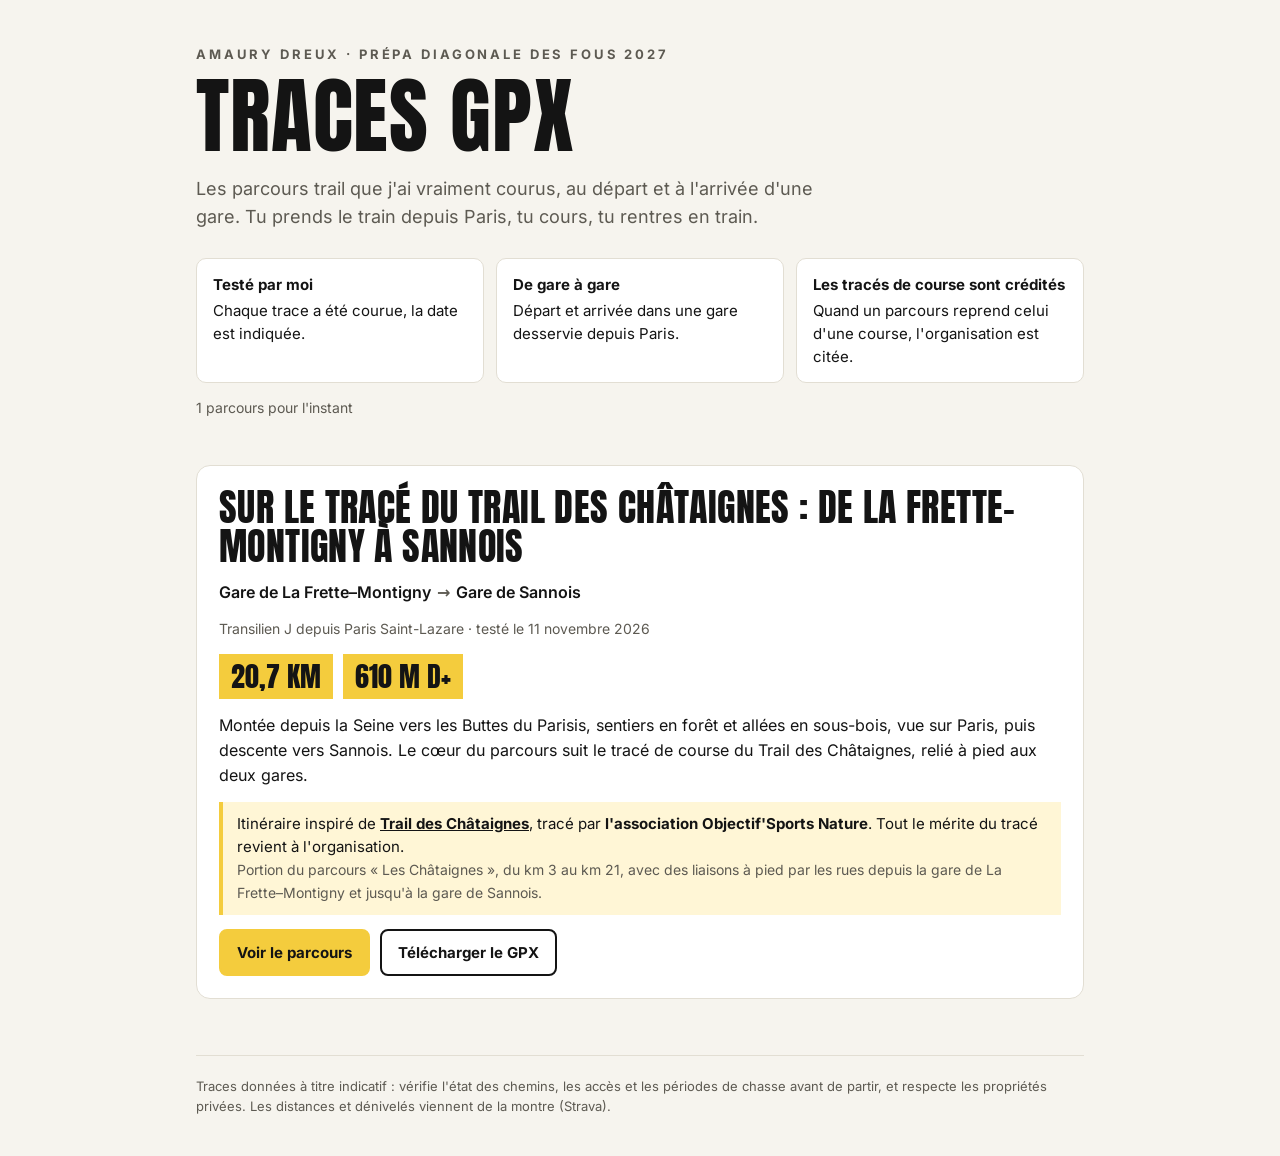
==== index.html @ 1cb0955e "Bibliothèque de traces GPX : premier parcours, sur le tracé du Trail des Châtaignes (La Frette–Monti" ====
<!doctype html>
<html lang="fr">
<head>
  <meta charset="utf-8">
  <meta name="viewport" content="width=device-width, initial-scale=1">
  <title>Traces GPX · trail au départ des gares</title>
  <meta name="description" content="Parcours trail réellement courus, au départ et à l'arrivée d'une gare, accessibles en train depuis Paris. Traces GPX à télécharger.">
  <link rel="stylesheet" href="assets/style.css">
</head>
<body>
  <div class="wrap">
    <header class="site">
      <div class="kicker">Amaury Dreux · prépa Diagonale des Fous 2027</div>
      <h1>Traces GPX</h1>
      <p class="lead">Les parcours trail que j'ai vraiment courus, au départ et à l'arrivée d'une gare. Tu prends le train depuis Paris, tu cours, tu rentres en train.</p>
      <ul class="rules">
        <li><b>Testé par moi</b>Chaque trace a été courue, la date est indiquée.</li>
        <li><b>De gare à gare</b>Départ et arrivée dans une gare desservie depuis Paris.</li>
        <li><b>Les tracés de course sont crédités</b>Quand un parcours reprend celui d'une course, l'organisation est citée.</li>
      </ul>
      <p class="meta" id="count"></p>
    </header>

    <main id="list" class="list" aria-live="polite"></main>

    <footer class="site">
      Traces données à titre indicatif : vérifie l'état des chemins, les accès et les périodes de chasse avant de partir, et respecte les propriétés privées.
      Les distances et dénivelés viennent de la montre (Strava).
    </footer>
  </div>
  <script src="assets/app.js"></script>
  <script>renderIndex();</script>
</body>
</html>
---- assets/style.css ----
/* Polices hébergées ici (licence SIL OFL) : Anton pour les titres, Inter pour le texte */
@font-face { font-family: "Anton"; src: url("fonts/anton-latin-400-normal.woff2") format("woff2"); font-weight: 400; font-display: swap; unicode-range: U+0000-00FF, U+0131, U+0152-0153, U+02BB-02BC, U+02C6, U+02DA, U+02DC, U+2000-206F, U+20AC, U+2122, U+2191, U+2193, U+2212, U+2215, U+FEFF, U+FFFD; }
@font-face { font-family: "Anton"; src: url("fonts/anton-latin-ext-400-normal.woff2") format("woff2"); font-weight: 400; font-display: swap; unicode-range: U+0100-02AF, U+0304, U+0308, U+0329, U+1E00-1E9F, U+1EF2-1EFF, U+2020, U+20A0-20AB, U+20AD-20C0, U+2113, U+2C60-2C7F, U+A720-A7FF; }
@font-face { font-family: "Inter"; src: url("fonts/inter-latin-400-normal.woff2") format("woff2"); font-weight: 400; font-display: swap; }
@font-face { font-family: "Inter"; src: url("fonts/inter-latin-600-normal.woff2") format("woff2"); font-weight: 600; font-display: swap; }
@font-face { font-family: "Inter"; src: url("fonts/inter-latin-700-normal.woff2") format("woff2"); font-weight: 700; font-display: swap; }

:root {
  --bg: #f6f4ee;
  --card: #ffffff;
  --ink: #141414;
  --muted: #5d5a52;
  --line: #e2ded3;
  --yellow: #f4cc3d;
  --credit-bg: #fff6d6;
}
@media (prefers-color-scheme: dark) {
  :root:not([data-theme="light"]) {
    --bg: #121212;
    --card: #1c1c1c;
    --ink: #f3f1ea;
    --muted: #b3afa4;
    --line: #2e2e2e;
    --credit-bg: #2b2611;
  }
}
:root[data-theme="dark"] {
  --bg: #121212;
  --card: #1c1c1c;
  --ink: #f3f1ea;
  --muted: #b3afa4;
  --line: #2e2e2e;
  --credit-bg: #2b2611;
}

* { box-sizing: border-box; }
html, body { margin: 0; }
body {
  background: var(--bg);
  color: var(--ink);
  font: 16px/1.55 "Inter", system-ui, -apple-system, sans-serif;
}
a { color: inherit; }
.wrap { max-width: 920px; margin: 0 auto; padding: 0 16px; }

header.site { padding: 48px 0 24px; }
.kicker {
  font: 700 13px/1 "Inter", sans-serif;
  letter-spacing: 0.22em;
  text-transform: uppercase;
  color: var(--muted);
}
h1, h2, .big {
  font-family: "Anton", "Impact", sans-serif;
  font-weight: 400;
  text-transform: uppercase;
  letter-spacing: 0.01em;
  line-height: 1.02;
  margin: 0;
}
h1 { font-size: clamp(44px, 9vw, 84px); margin-top: 12px; }
h2 { font-size: clamp(26px, 5vw, 38px); }
.lead { font-size: 18px; max-width: 640px; color: var(--muted); margin: 16px 0 0; }

.rules {
  display: grid;
  grid-template-columns: repeat(auto-fit, minmax(220px, 1fr));
  gap: 12px;
  margin: 28px 0 8px;
  padding: 0;
  list-style: none;
}
.rules li {
  background: var(--card);
  border: 1px solid var(--line);
  border-radius: 10px;
  padding: 14px 16px;
  font-size: 15px;
}
.rules b { display: block; font-size: 15px; margin-bottom: 2px; }

.list { display: grid; gap: 16px; margin: 8px 0 56px; }
.card {
  background: var(--card);
  border: 1px solid var(--line);
  border-radius: 14px;
  padding: 22px;
  display: grid;
  gap: 14px;
}
.card h2 a { text-decoration: none; }
.card h2 a:hover { text-decoration: underline; text-decoration-thickness: 3px; text-decoration-color: var(--yellow); }
.route-line { font-weight: 600; }
.route-line .arrow { color: var(--muted); margin: 0 6px; }
.meta { color: var(--muted); font-size: 14px; }

.stats { display: flex; flex-wrap: wrap; gap: 10px; align-items: center; }
.box {
  background: var(--yellow);
  color: #141414;
  font-family: "Anton", "Impact", sans-serif;
  font-size: 28px;
  line-height: 1;
  padding: 8px 12px 9px;
  text-transform: uppercase;
}
.badge {
  display: inline-block;
  font-size: 13px;
  font-weight: 600;
  border: 1px solid var(--line);
  border-radius: 999px;
  padding: 4px 10px;
}
.credit {
  background: var(--credit-bg);
  border-left: 4px solid var(--yellow);
  padding: 10px 14px;
  font-size: 15px;
}

.actions { display: flex; flex-wrap: wrap; gap: 10px; }
.btn {
  display: inline-block;
  font-weight: 700;
  font-size: 15px;
  text-decoration: none;
  padding: 10px 16px;
  border-radius: 8px;
  border: 2px solid var(--ink);
}
.btn.primary { background: var(--yellow); color: #141414; border-color: var(--yellow); }

#map {
  height: 460px;
  border-radius: 14px;
  border: 1px solid var(--line);
  margin: 24px 0 12px;
}
.profile { background: var(--card); border: 1px solid var(--line); border-radius: 14px; padding: 14px 16px 8px; }
.profile svg { width: 100%; height: auto; display: block; }
.profile .axis { fill: var(--muted); font-size: 28px; font-family: "Inter", sans-serif; }

.grid2 { display: grid; grid-template-columns: repeat(auto-fit, minmax(260px, 1fr)); gap: 16px; margin: 20px 0; }
.panel { background: var(--card); border: 1px solid var(--line); border-radius: 14px; padding: 18px; }
.panel h3 { margin: 0 0 6px; font-size: 13px; letter-spacing: 0.18em; text-transform: uppercase; color: var(--muted); }
.panel p { margin: 0; }
ul.notes { margin: 8px 0 0; padding-left: 18px; }

footer.site { border-top: 1px solid var(--line); padding: 20px 0 40px; color: var(--muted); font-size: 13px; }
.back { display: inline-block; margin-top: 32px; font-weight: 600; text-decoration: none; }
.back:hover { text-decoration: underline; }

@media (max-width: 520px) {
  header.site { padding-top: 32px; }
  #map { height: 360px; }
  .box { font-size: 24px; }
}
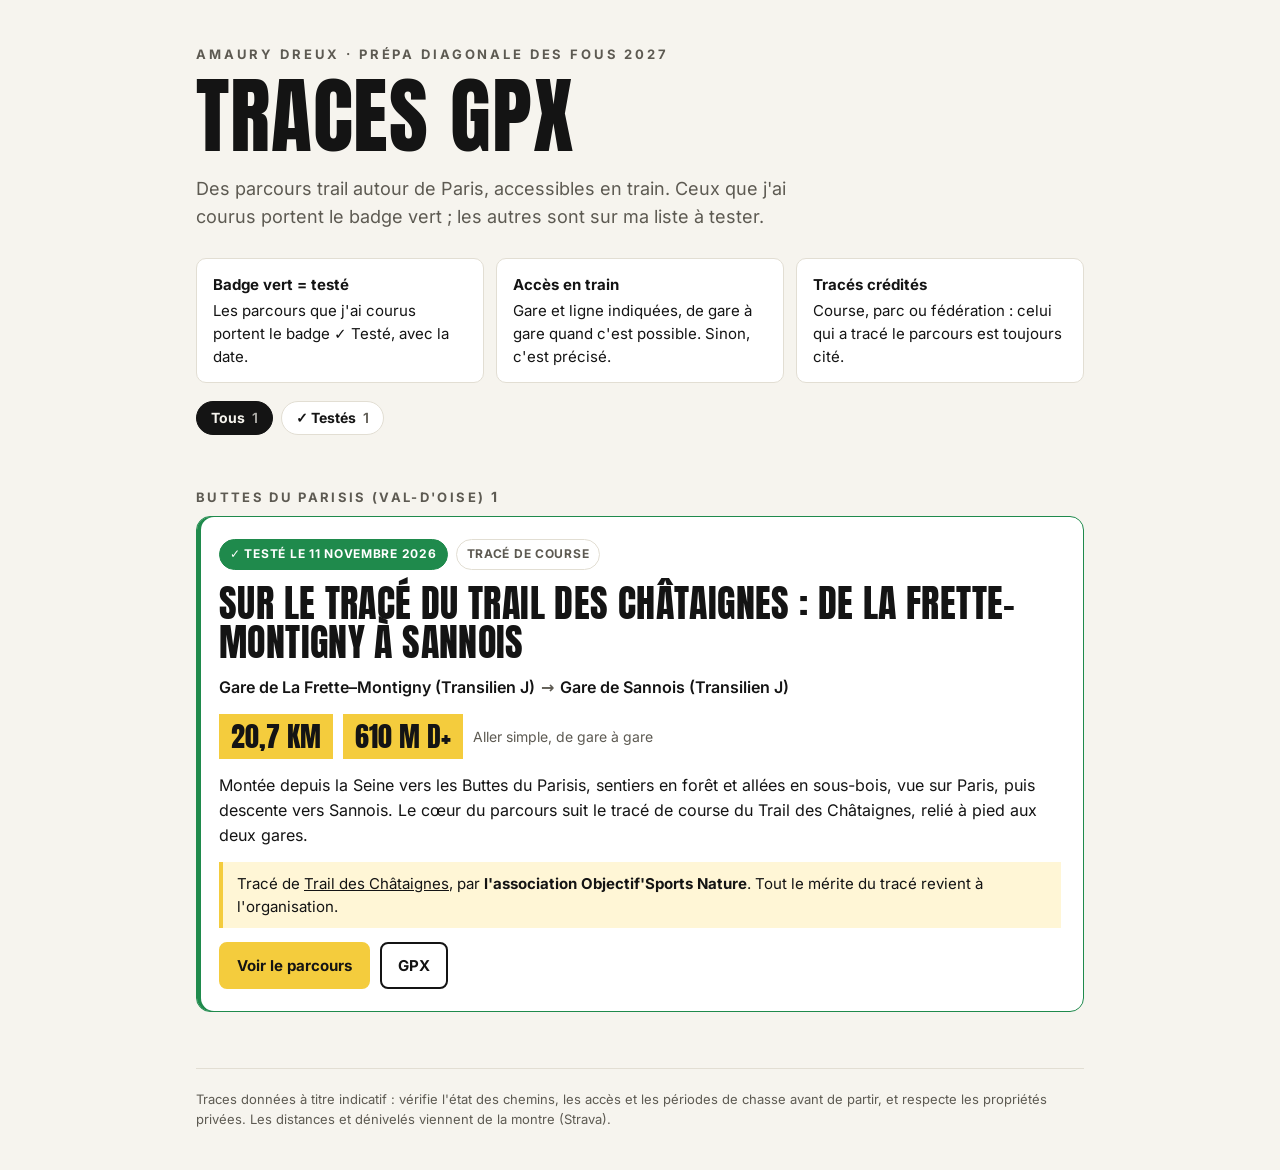
==== commit 585ea47d: "Badge vert Testé, filtre Tous/Testés et regroupement par zone Co-Authored-By: Claude Opus 5.5 <norep" ====
--- a/index.html
+++ b/index.html
@@ -12,16 +12,16 @@
     <header class="site">
       <div class="kicker">Amaury Dreux · prépa Diagonale des Fous 2027</div>
       <h1>Traces GPX</h1>
-      <p class="lead">Les parcours trail que j'ai vraiment courus, au départ et à l'arrivée d'une gare. Tu prends le train depuis Paris, tu cours, tu rentres en train.</p>
+      <p class="lead">Des parcours trail autour de Paris, accessibles en train. Ceux que j'ai courus portent le badge vert ; les autres sont sur ma liste à tester.</p>
       <ul class="rules">
-        <li><b>Testé par moi</b>Chaque trace a été courue, la date est indiquée.</li>
-        <li><b>De gare à gare</b>Départ et arrivée dans une gare desservie depuis Paris.</li>
-        <li><b>Les tracés de course sont crédités</b>Quand un parcours reprend celui d'une course, l'organisation est citée.</li>
+        <li><b>Badge vert = testé</b>Les parcours que j'ai courus portent le badge ✓ Testé, avec la date.</li>
+        <li><b>Accès en train</b>Gare et ligne indiquées, de gare à gare quand c'est possible. Sinon, c'est précisé.</li>
+        <li><b>Tracés crédités</b>Course, parc ou fédération : celui qui a tracé le parcours est toujours cité.</li>
       </ul>
-      <p class="meta" id="count"></p>
+      <div class="filters" id="filters" role="group" aria-label="Filtrer les parcours"></div>
     </header>
 
-    <main id="list" class="list" aria-live="polite"></main>
+    <main id="list" aria-live="polite" style="margin-bottom:56px"></main>
 
     <footer class="site">
       Traces données à titre indicatif : vérifie l'état des chemins, les accès et les périodes de chasse avant de partir, et respecte les propriétés privées.
--- a/assets/style.css
+++ b/assets/style.css
@@ -156,3 +156,36 @@
   #map { height: 360px; }
   .box { font-size: 24px; }
 }
+
+/* Badges : testé (vert), pas encore testé (gris), alerte (rouge) */
+:root { --green: #1f8a4c; --green-bg: #e3f4ea; --warn: #b3261e; --warn-bg: #f9e3e1; }
+@media (prefers-color-scheme: dark) {
+  :root:not([data-theme="light"]) { --green: #6fd39a; --green-bg: #173a26; --warn: #f2938b; --warn-bg: #3a2120; }
+}
+:root[data-theme="dark"] { --green: #6fd39a; --green-bg: #173a26; --warn: #f2938b; --warn-bg: #3a2120; }
+.tags { display: flex; flex-wrap: wrap; gap: 8px; }
+.tag {
+  display: inline-block; font-size: 12px; font-weight: 700; letter-spacing: 0.06em; text-transform: uppercase;
+  border-radius: 999px; padding: 5px 10px; border: 1px solid var(--line); color: var(--muted);
+}
+.tag.ok { background: var(--green); border-color: var(--green); color: #fff; }
+@media (prefers-color-scheme: dark) { :root:not([data-theme="light"]) .tag.ok { color: #0d1f14; } }
+:root[data-theme="dark"] .tag.ok { color: #0d1f14; }
+.tag.todo { background: transparent; }
+.tag.warn { background: var(--warn-bg); border-color: var(--warn-bg); color: var(--warn); }
+.card.is-tested { border-color: var(--green); box-shadow: inset 4px 0 0 var(--green); }
+
+.filters { display: flex; gap: 8px; margin: 18px 0 4px; flex-wrap: wrap; }
+.chip {
+  font: 700 14px/1 "Inter", sans-serif; padding: 9px 14px; border-radius: 999px; cursor: pointer;
+  background: var(--card); color: var(--ink); border: 1px solid var(--line);
+}
+.chip span { color: var(--muted); font-weight: 600; margin-left: 4px; }
+.chip[aria-pressed="true"] { background: var(--ink); color: var(--bg); border-color: var(--ink); }
+.chip[aria-pressed="true"] span { color: inherit; opacity: 0.7; }
+.zone { margin-top: 26px; }
+.zone-title {
+  font: 700 13px/1.2 "Inter", sans-serif; letter-spacing: 0.18em; text-transform: uppercase; color: var(--muted);
+  margin: 0 0 10px;
+}
+.list-inner { display: grid; gap: 14px; }
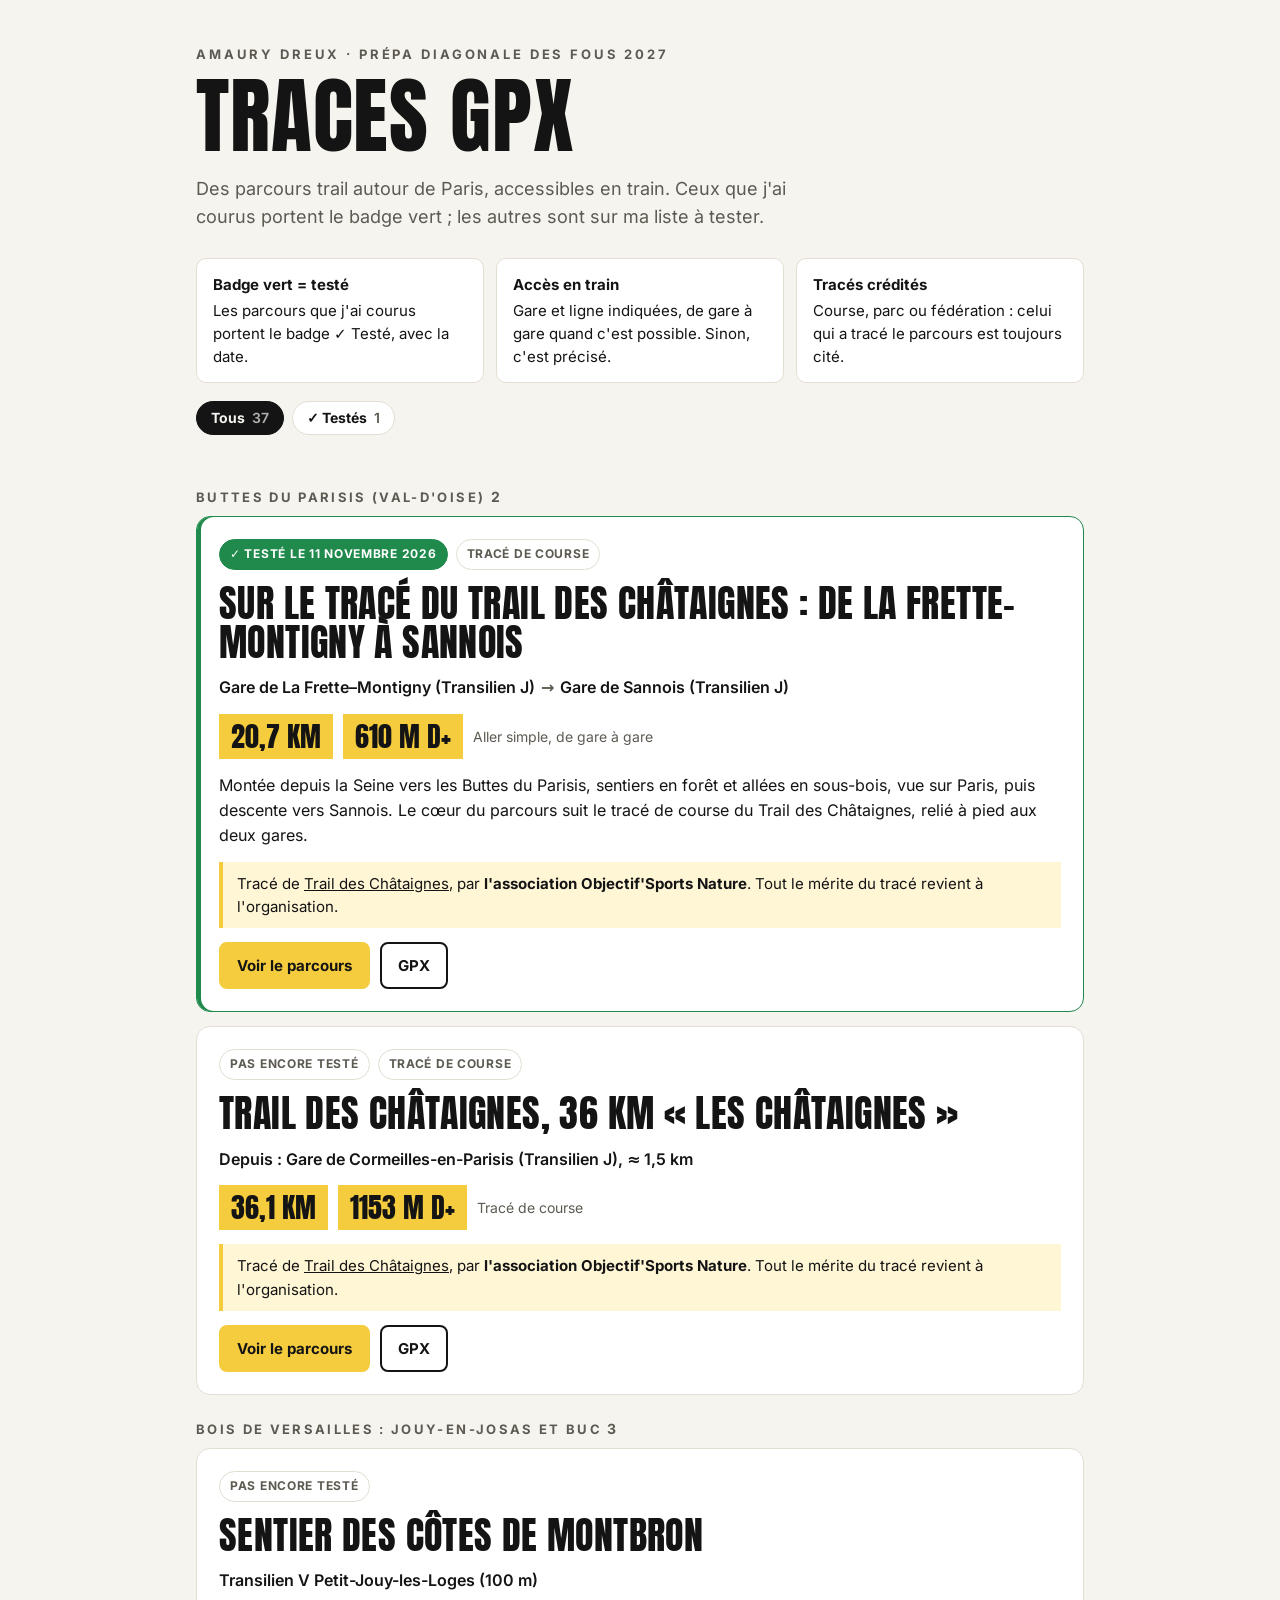
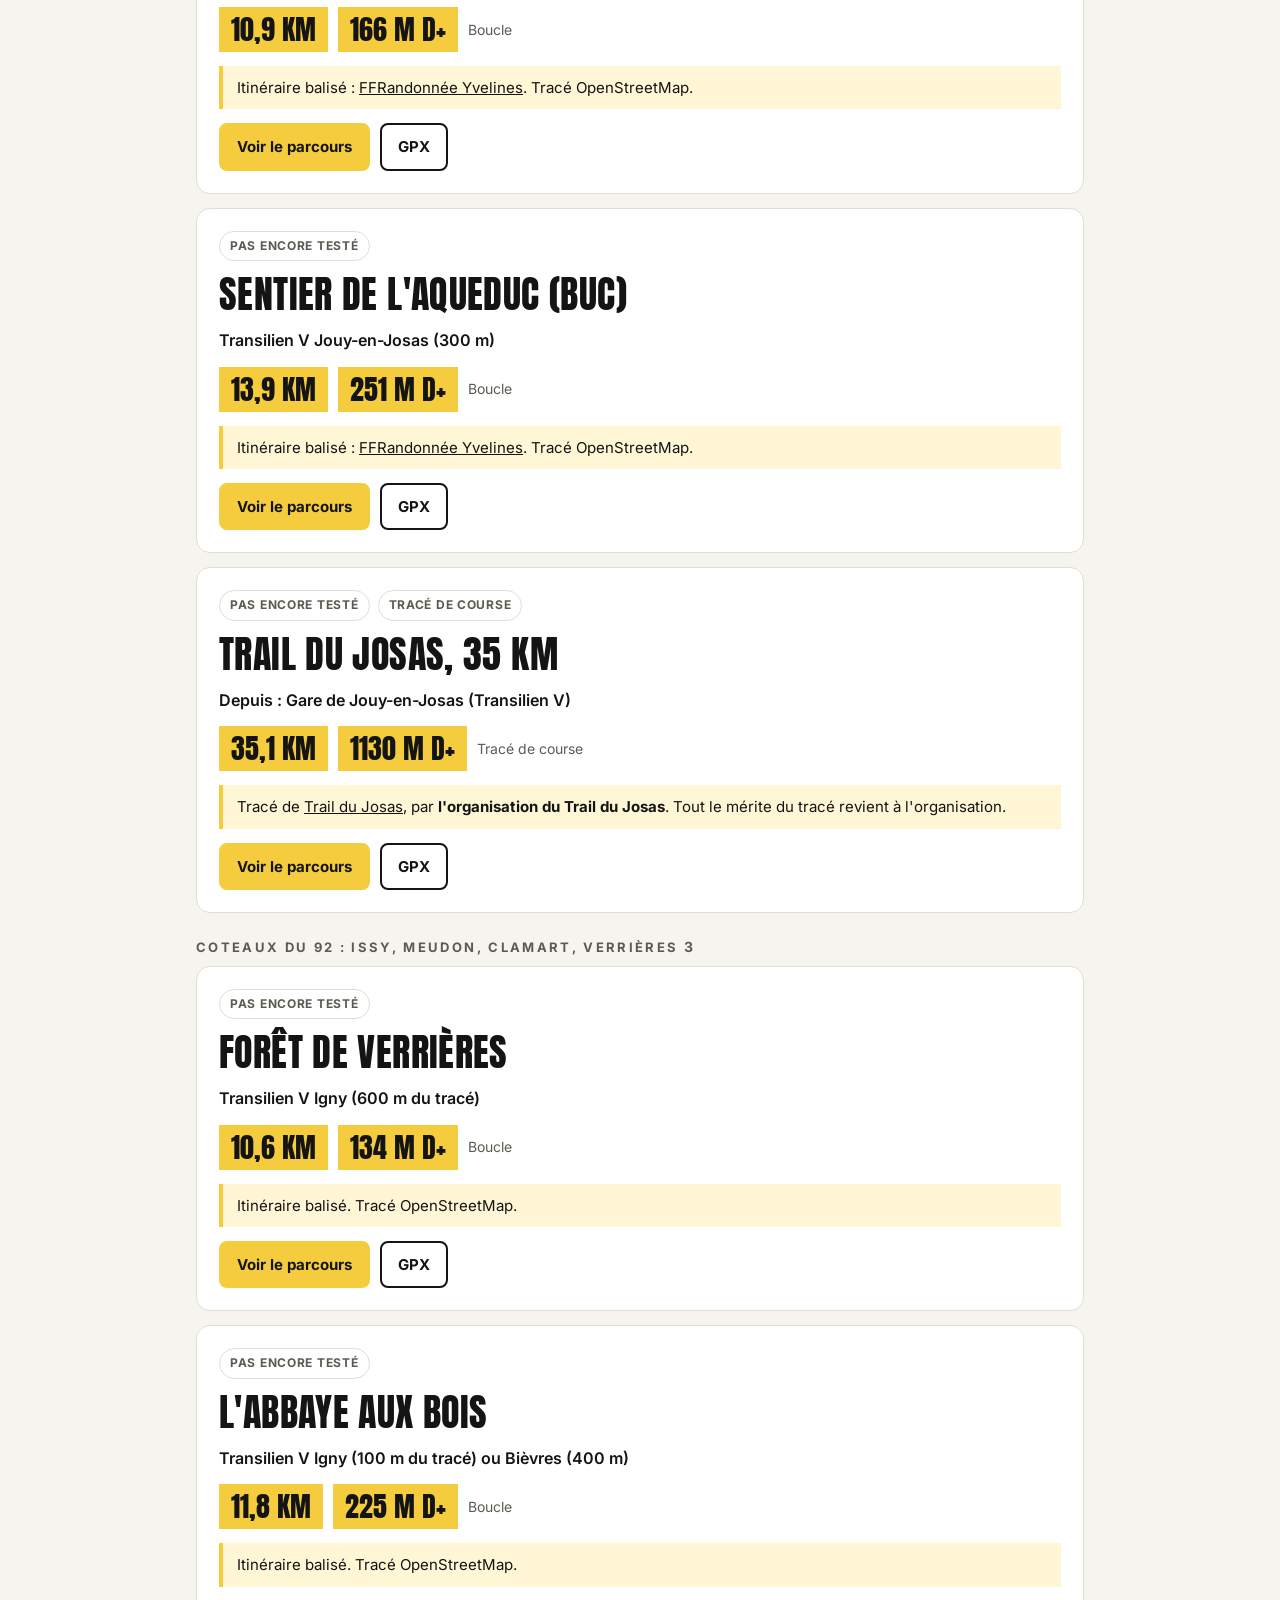
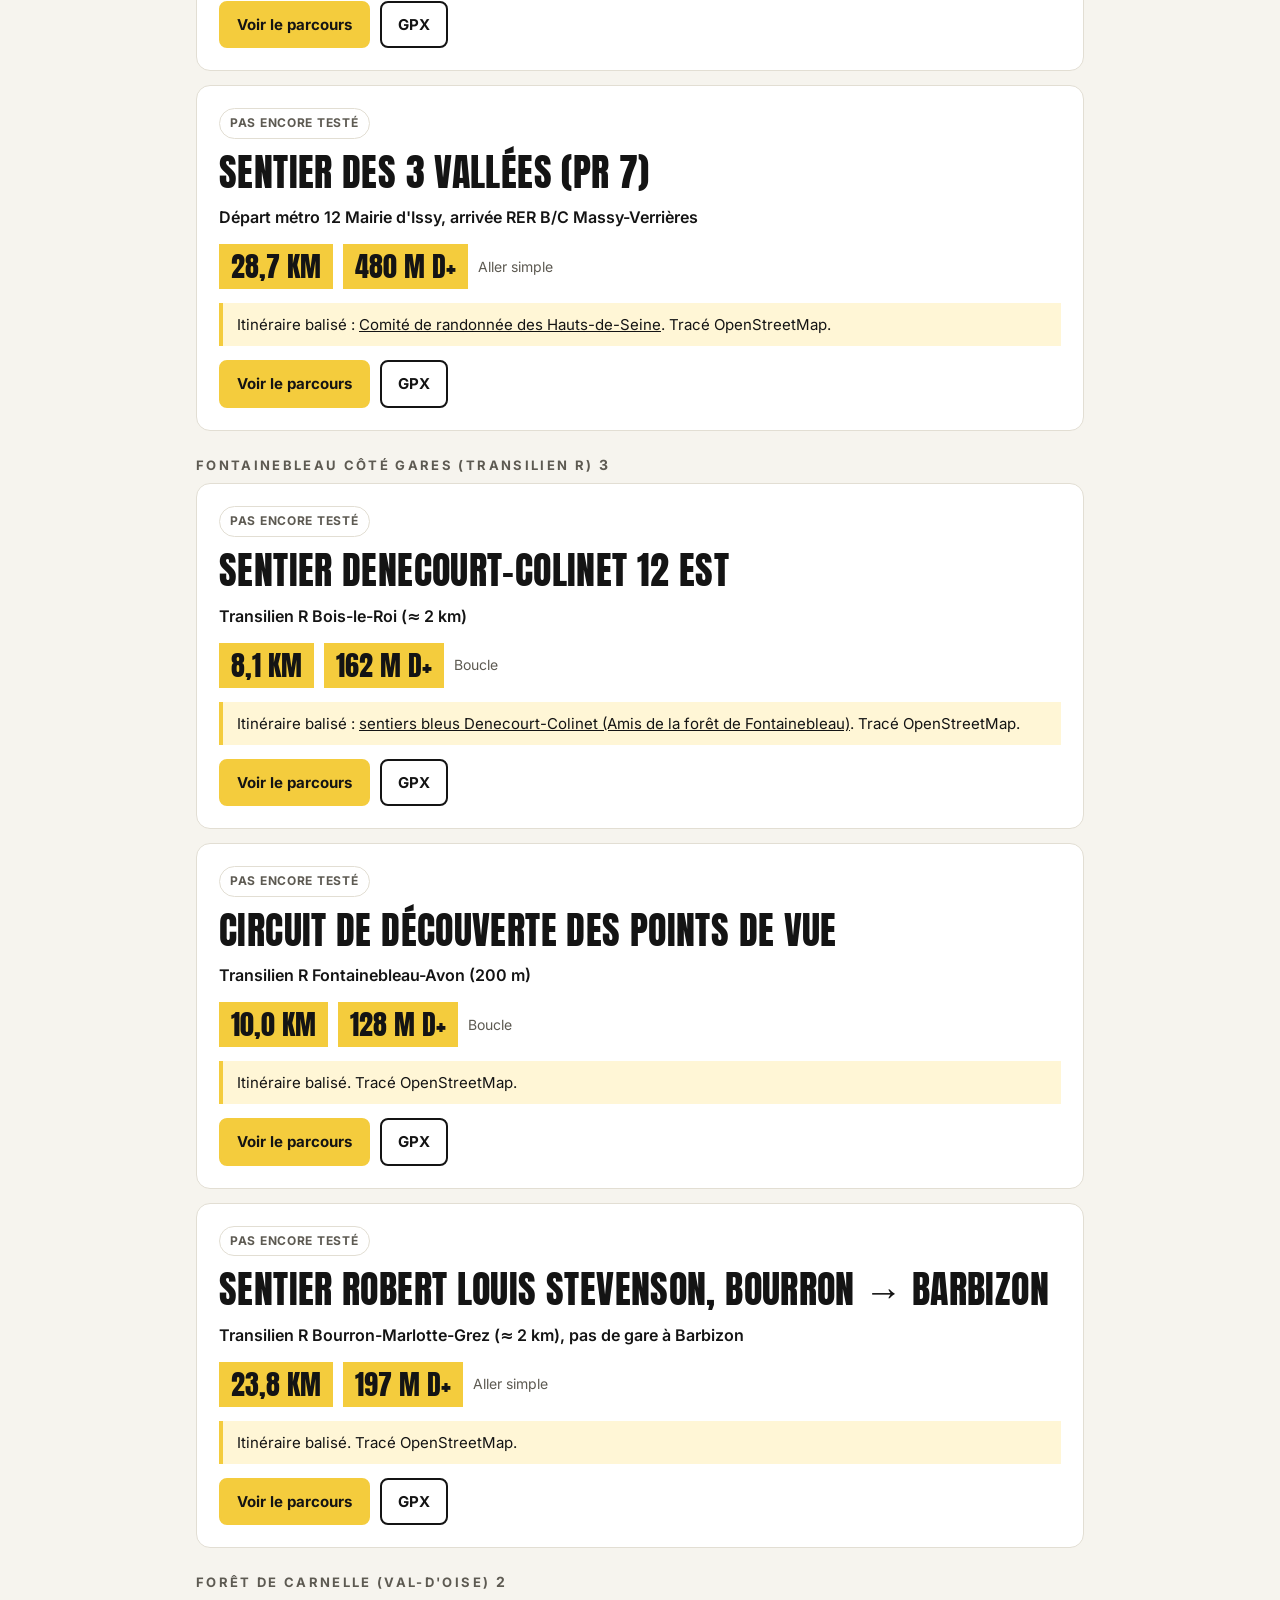
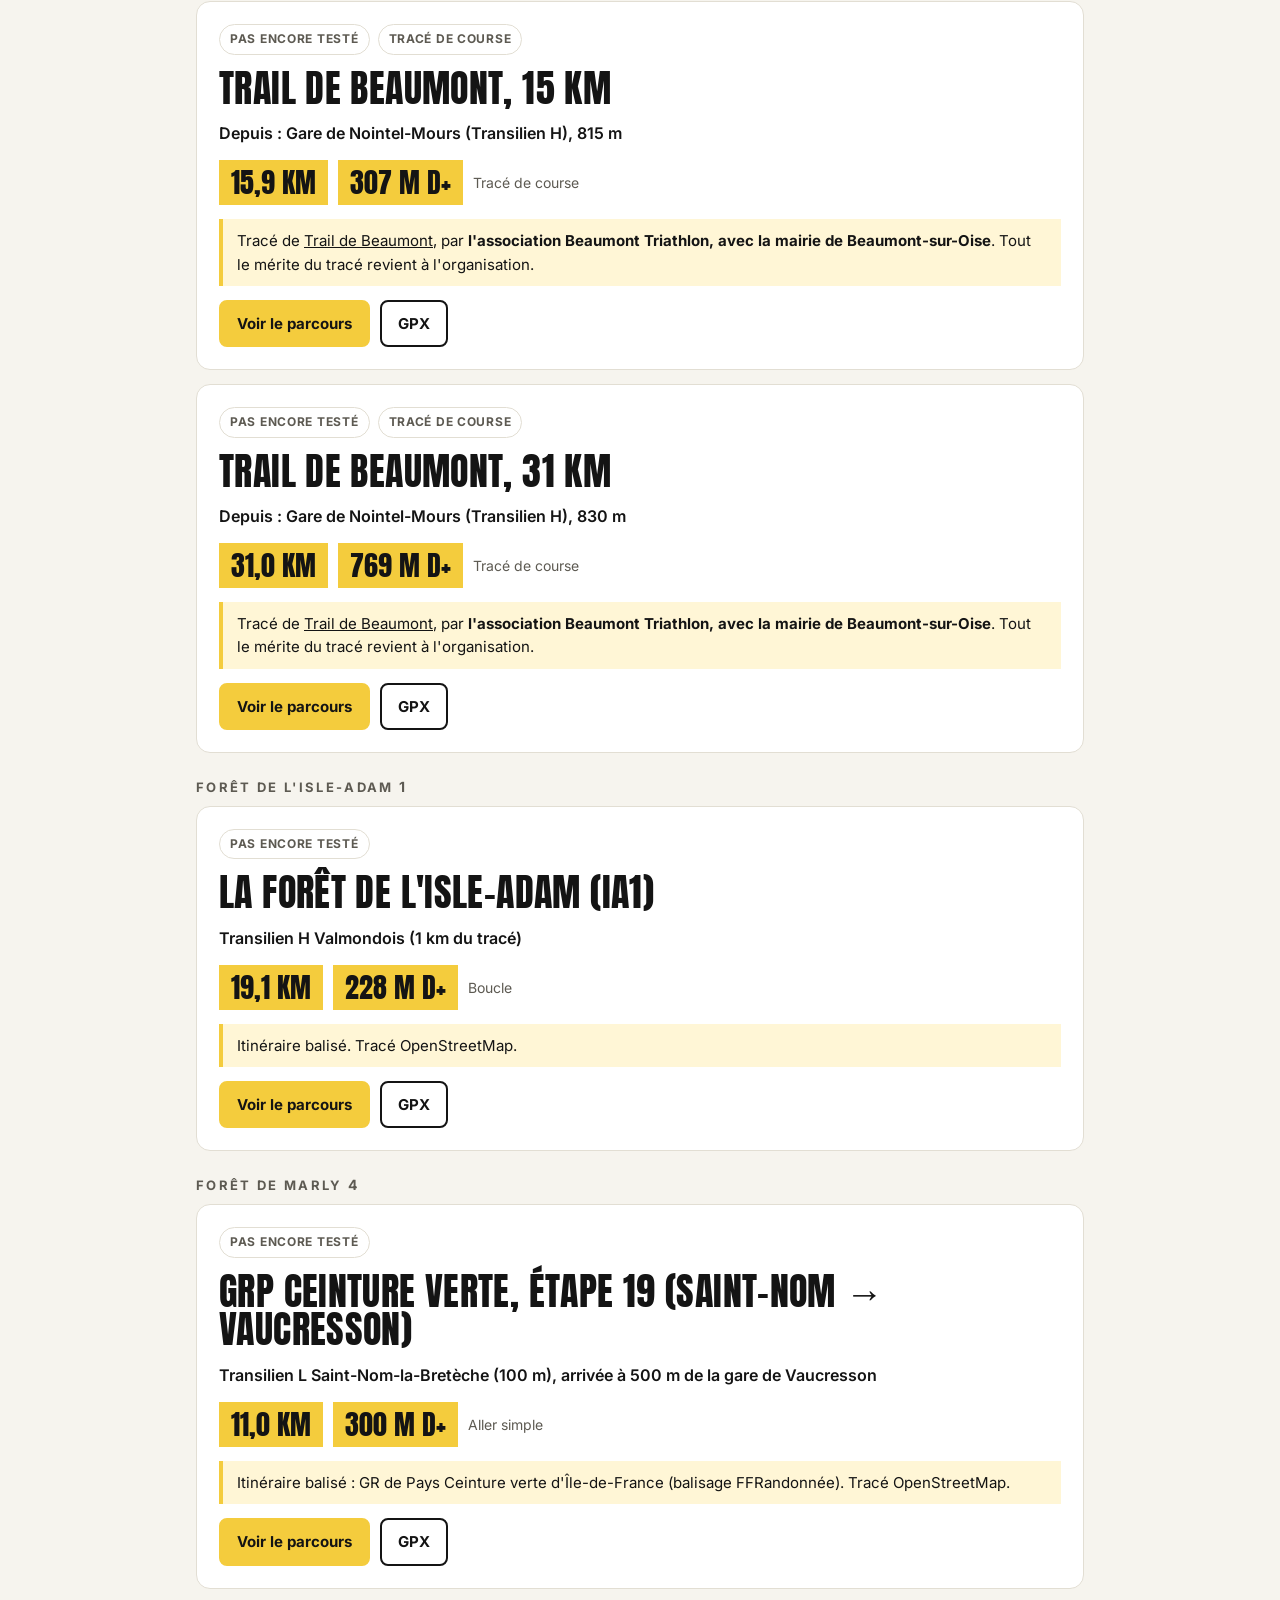
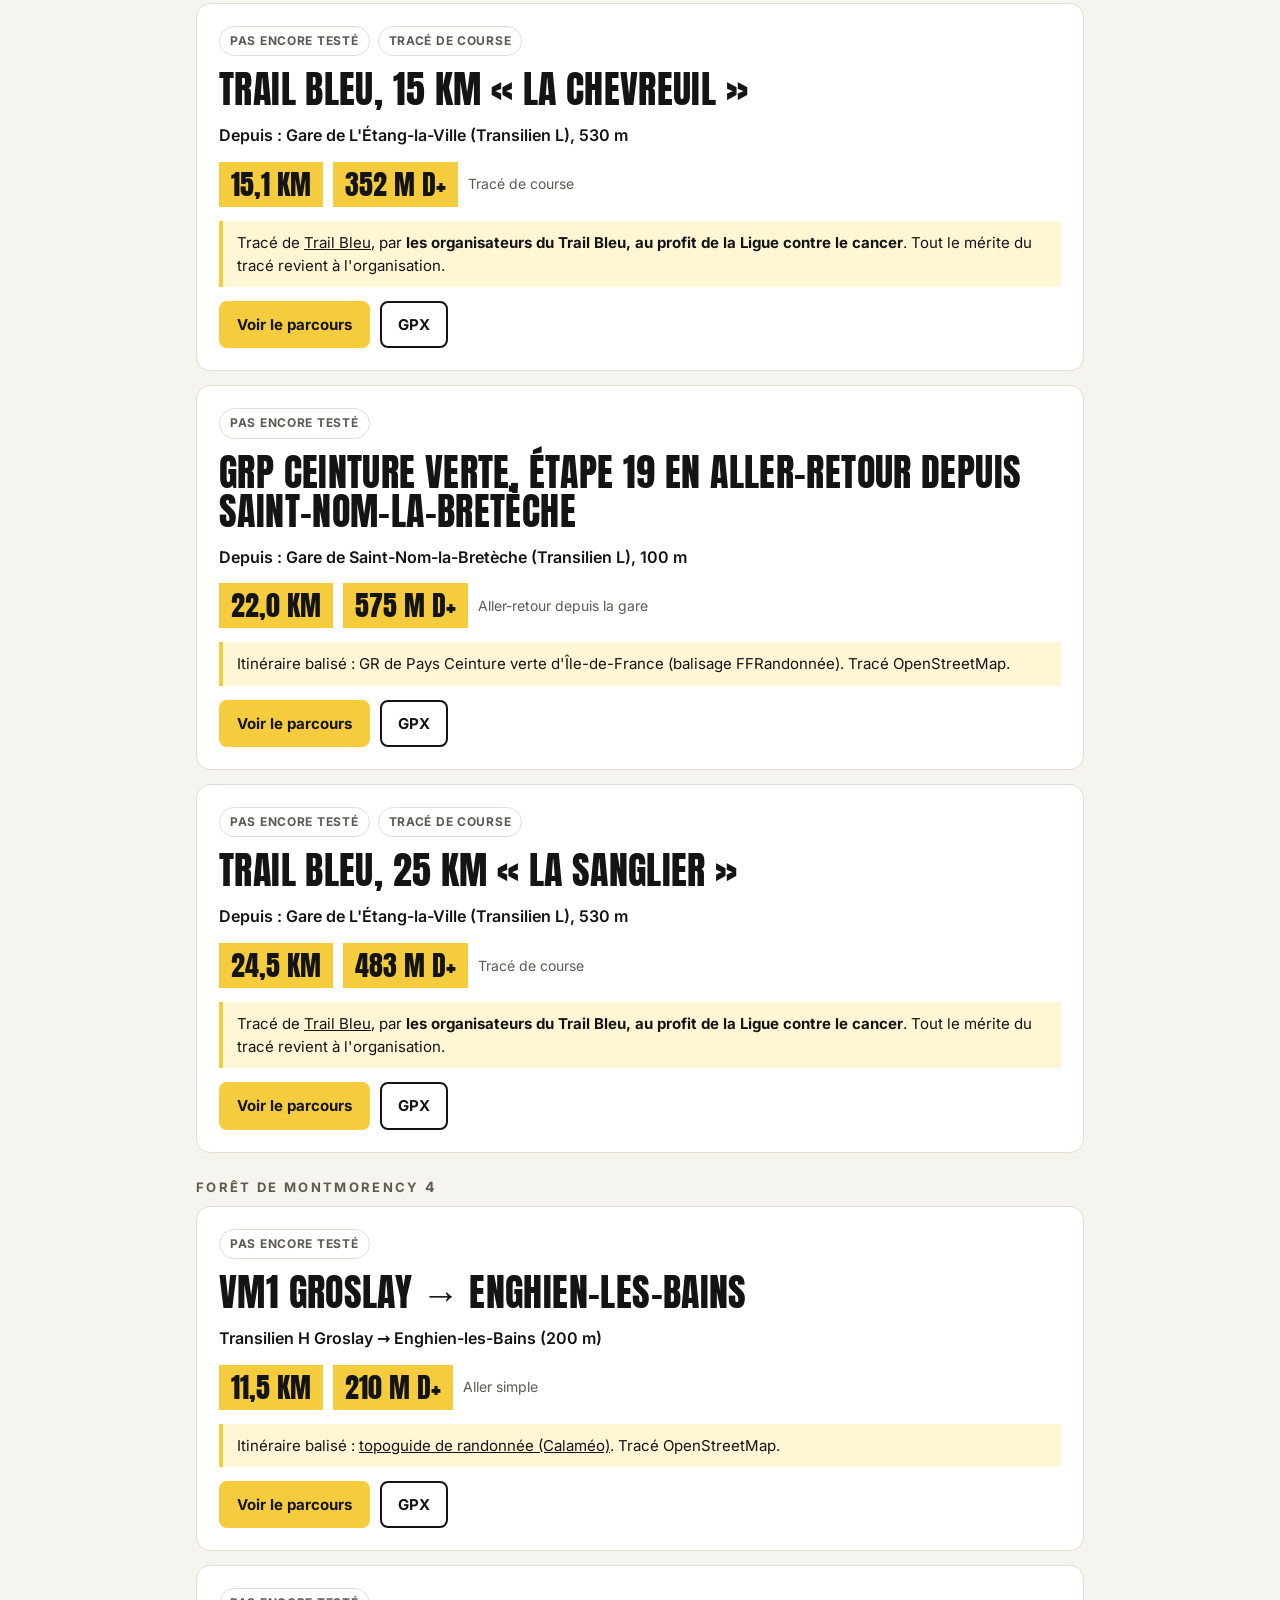
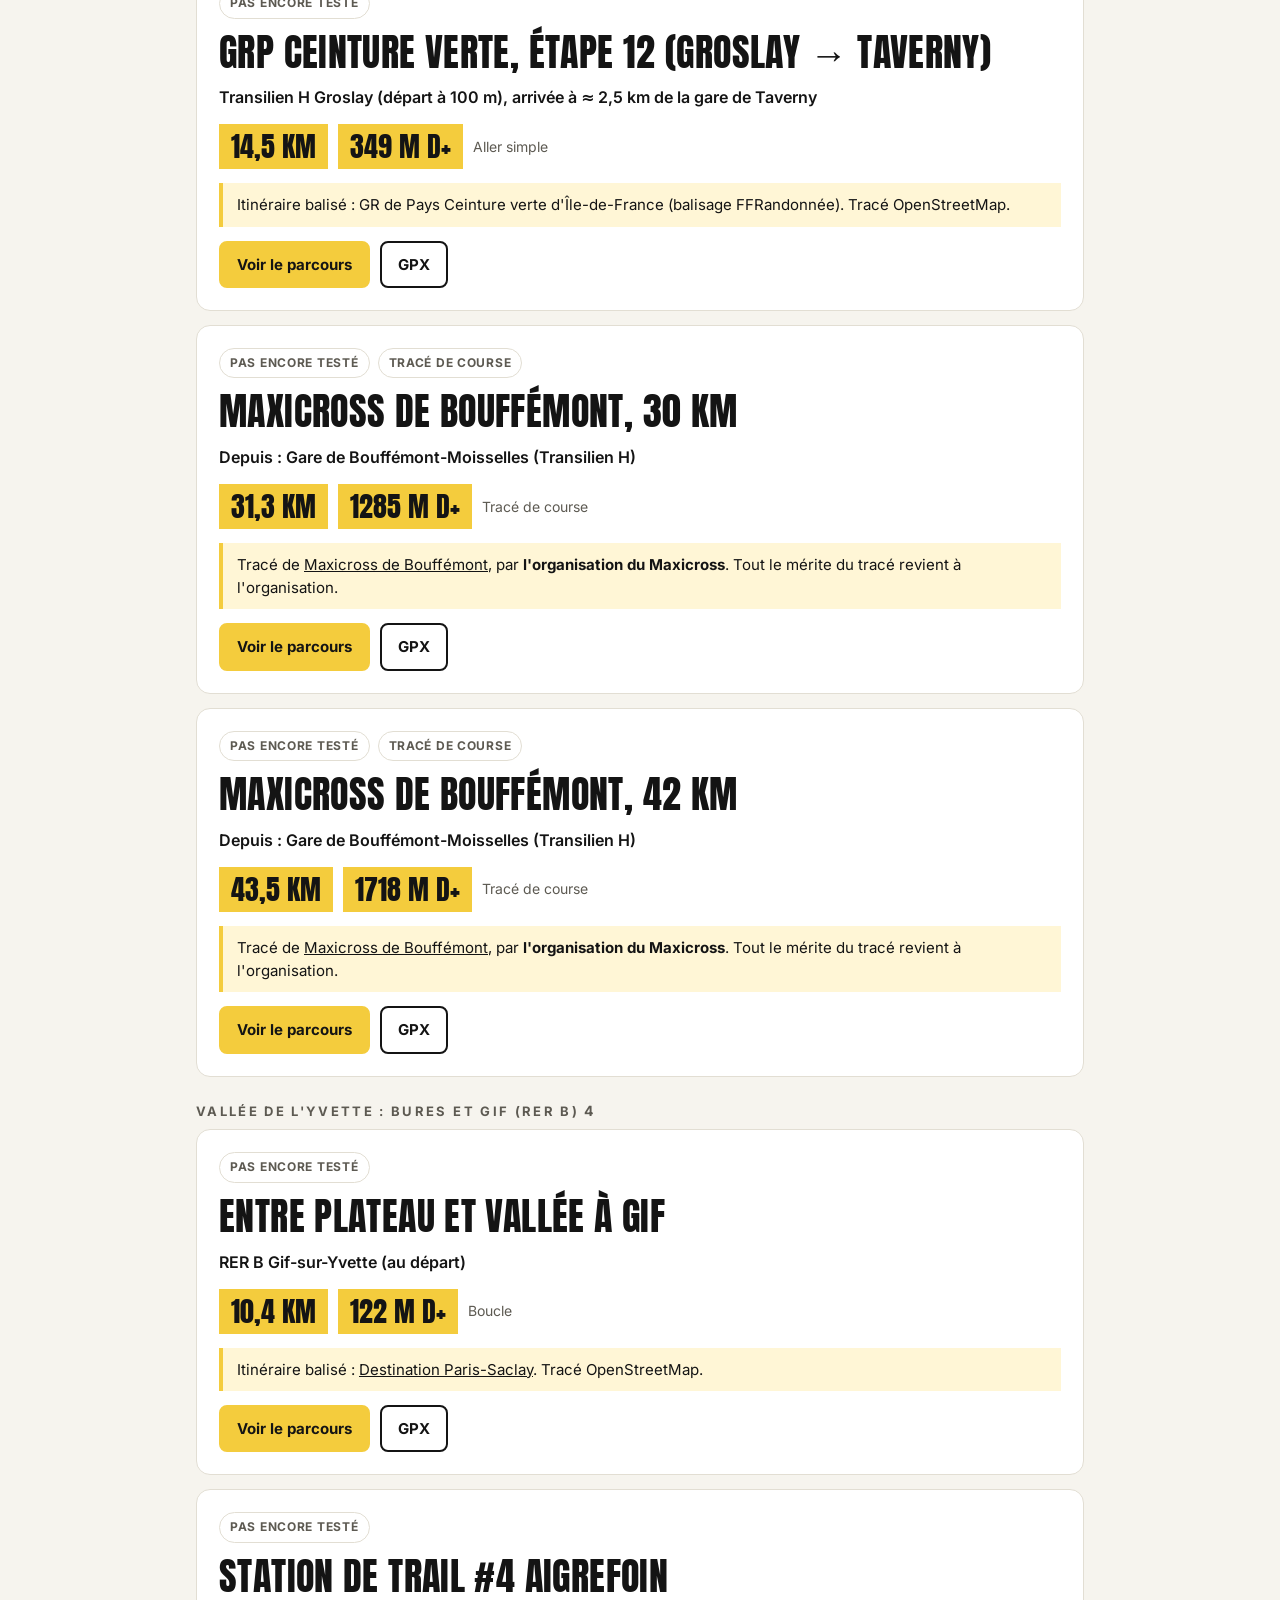
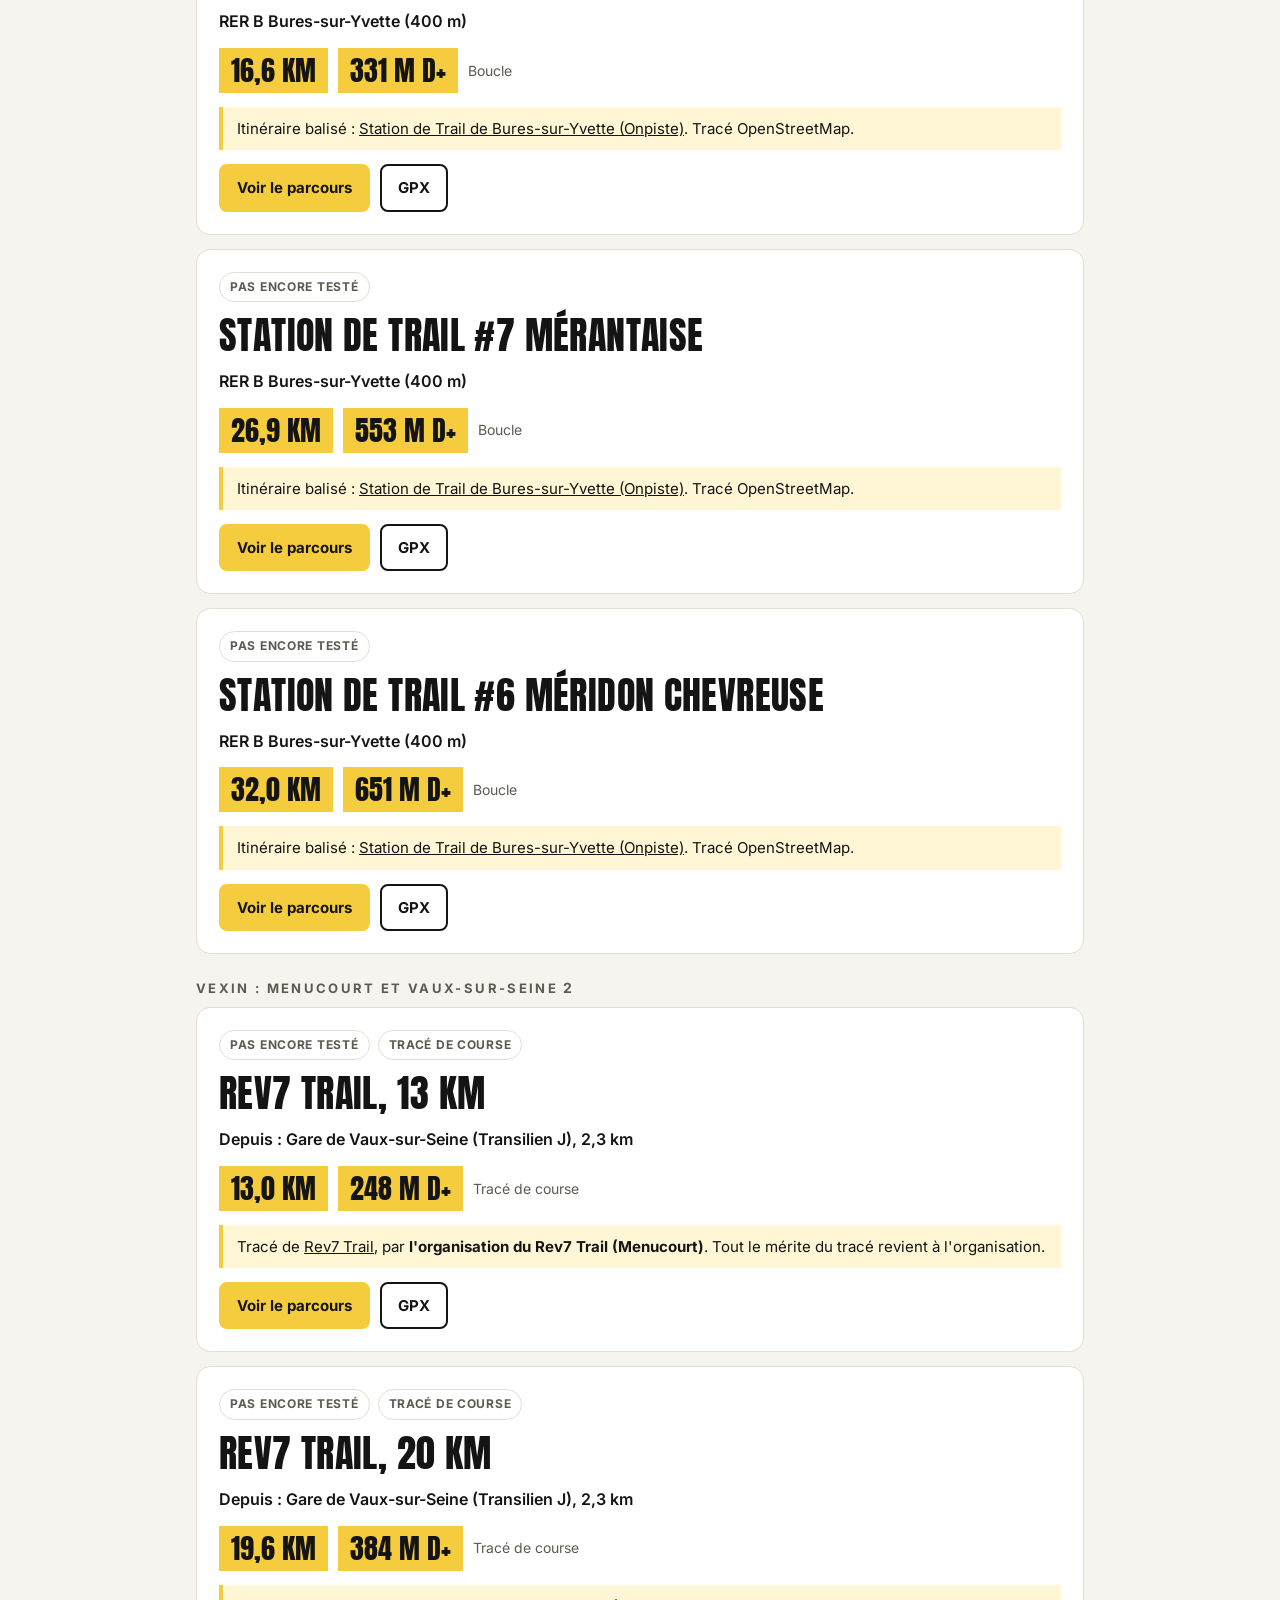
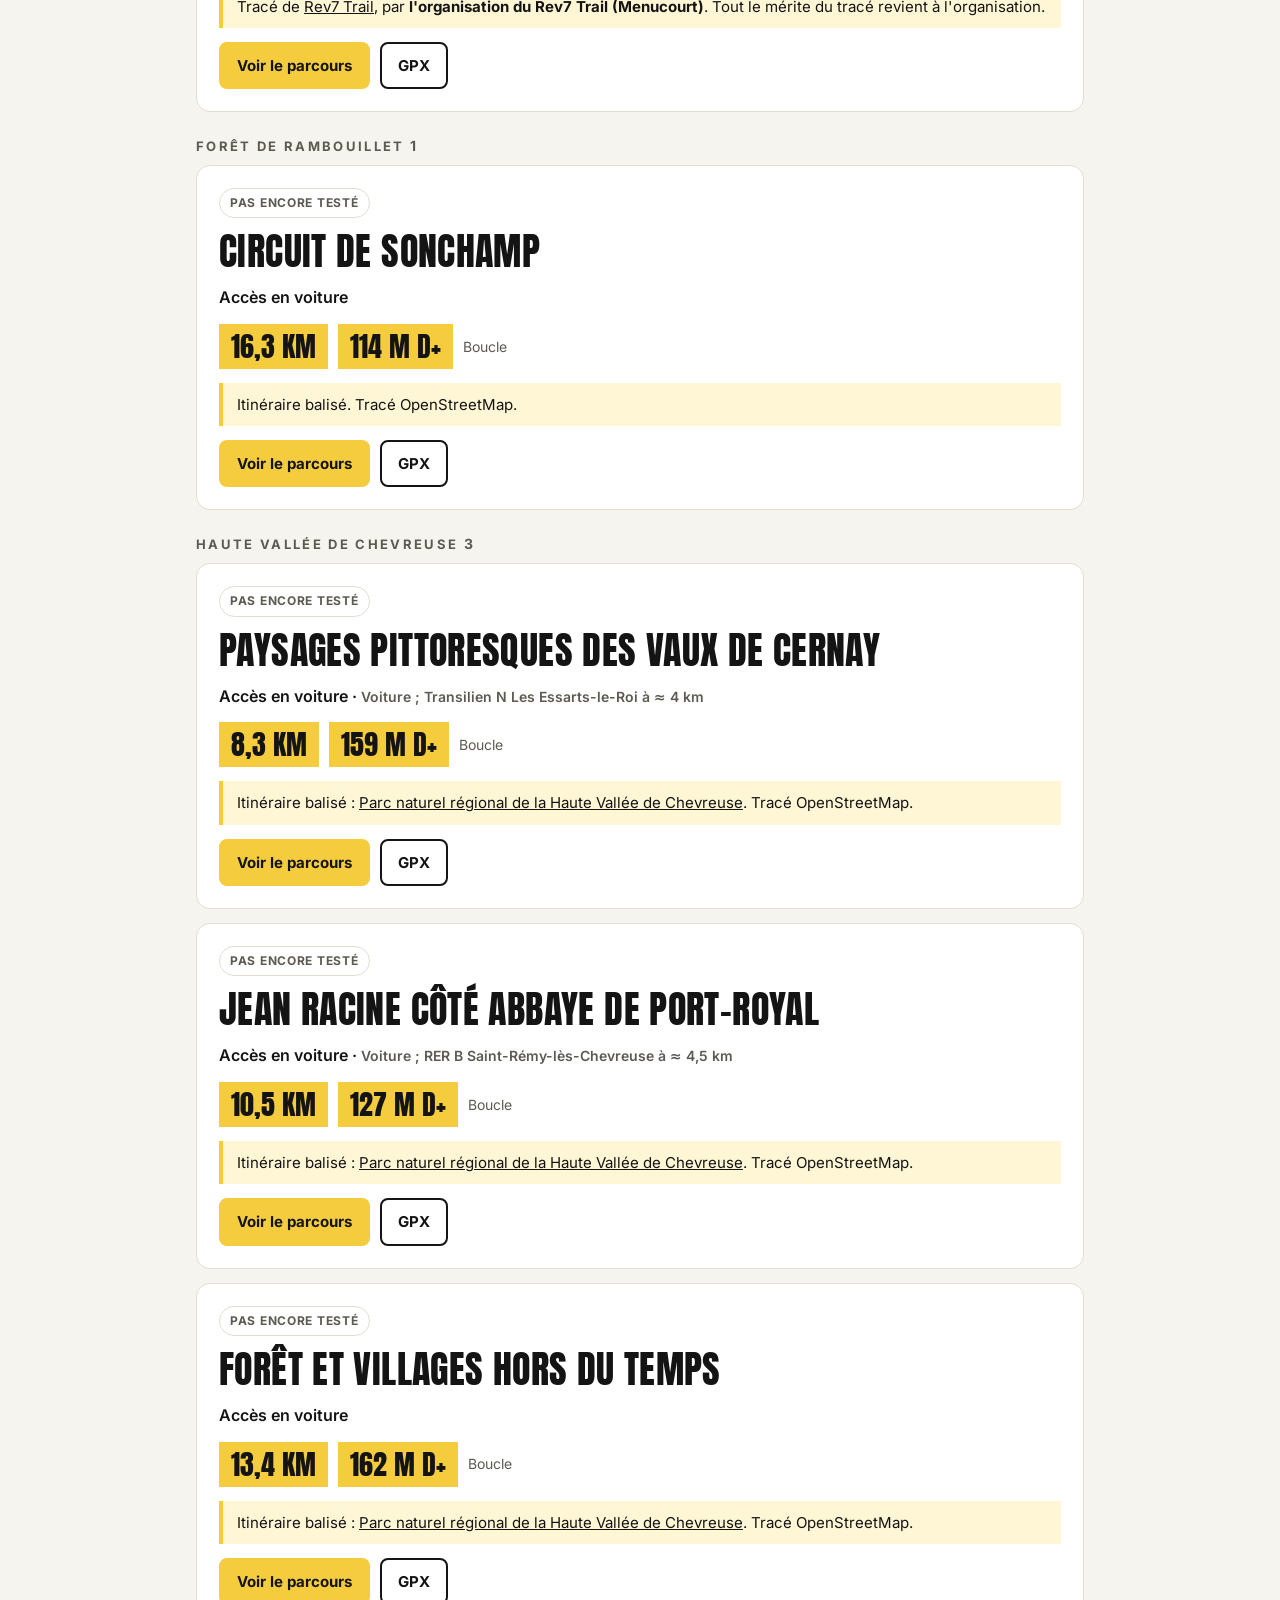
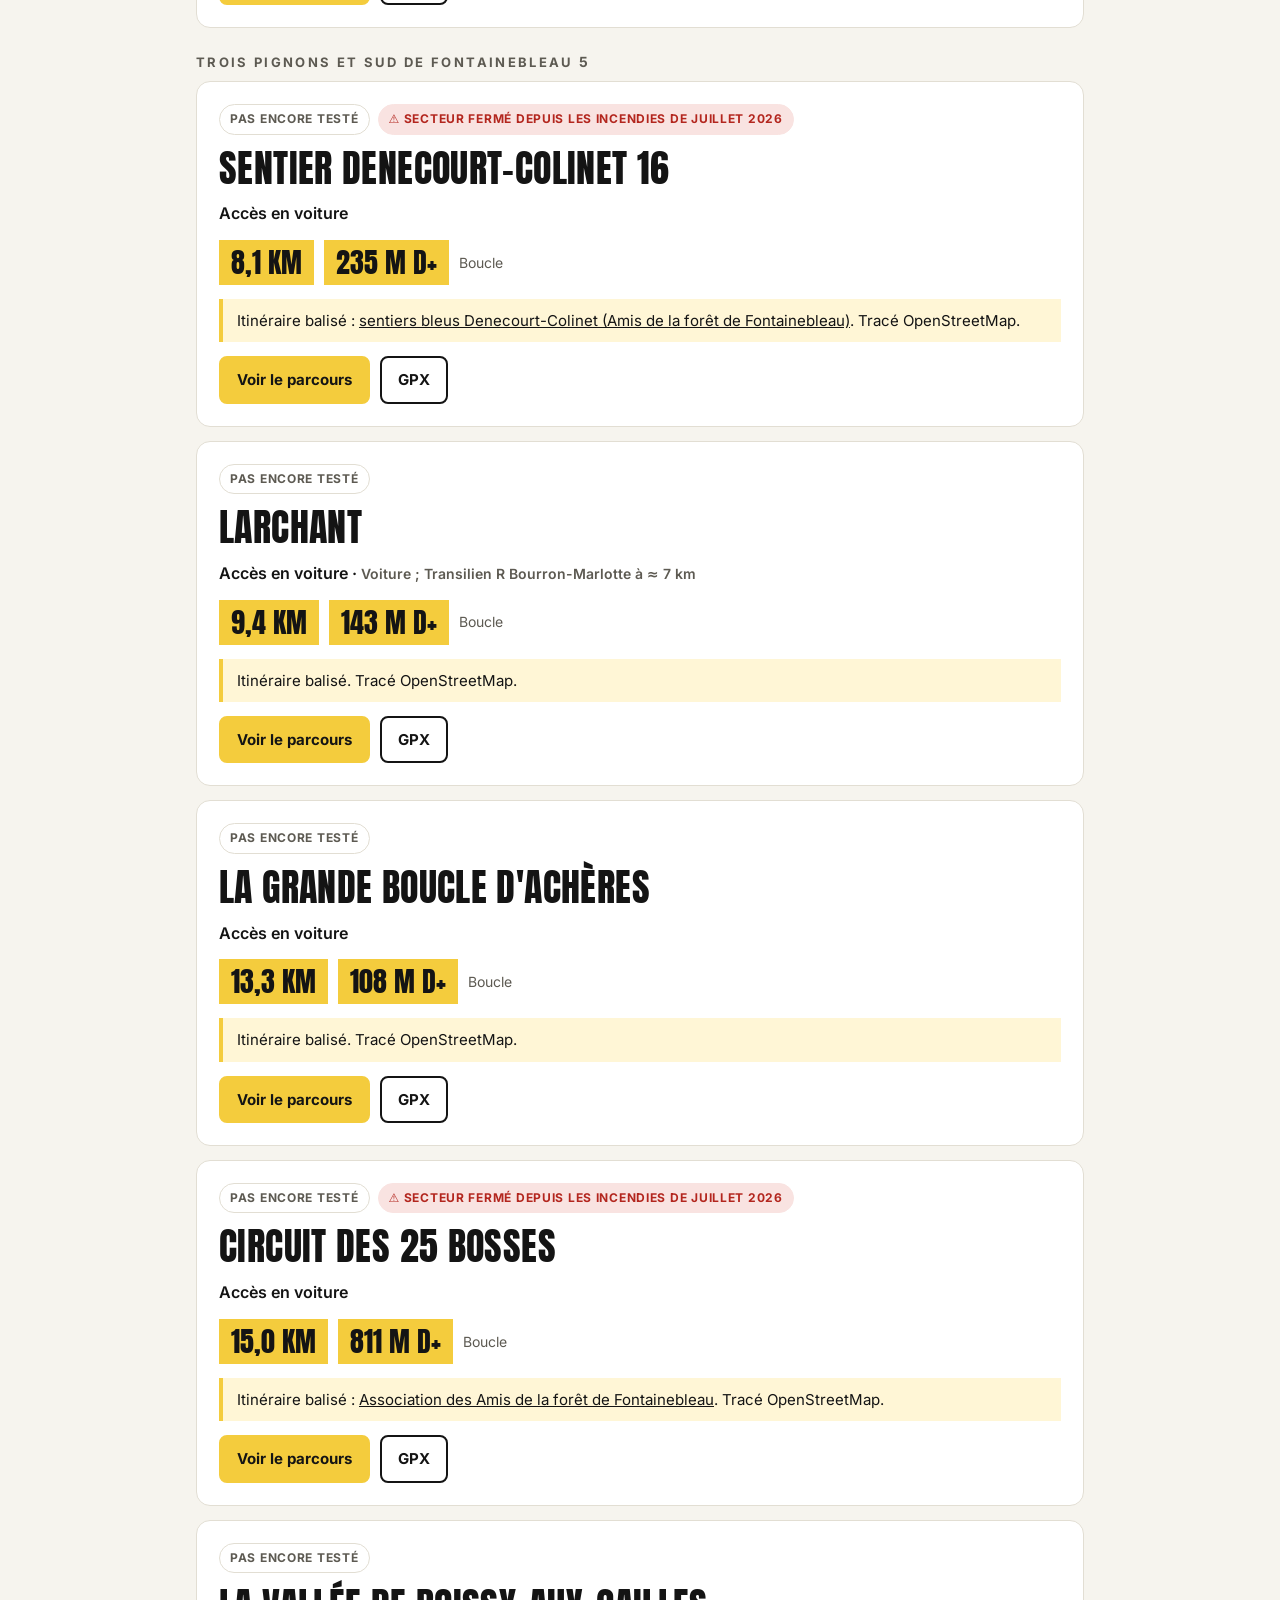
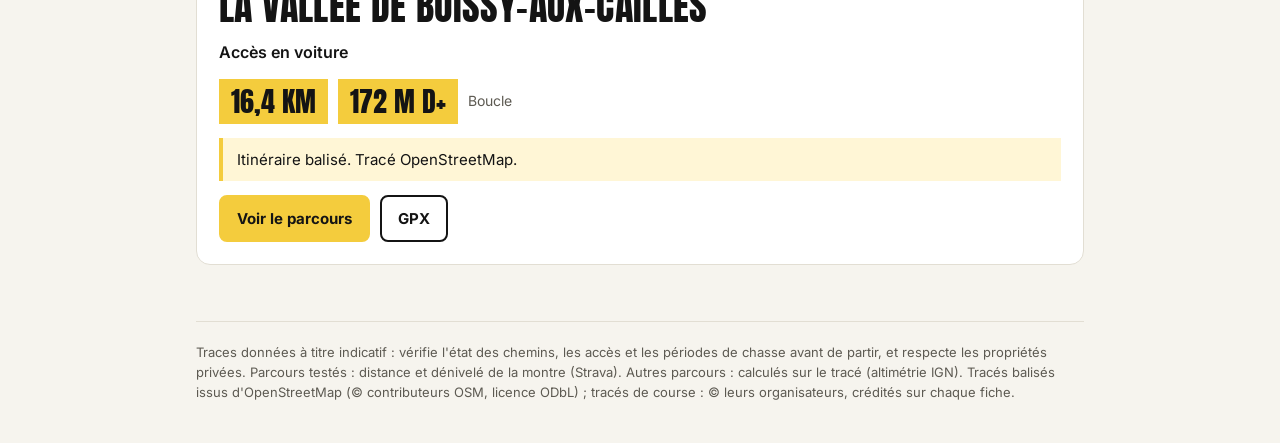
==== commit 505c85d9: "Ajout de 36 parcours à tester : 26 balisés du dashboard, la variante Marly A/R et 10 tracés de cours" ====
--- a/index.html
+++ b/index.html
@@ -25,7 +25,8 @@
 
     <footer class="site">
       Traces données à titre indicatif : vérifie l'état des chemins, les accès et les périodes de chasse avant de partir, et respecte les propriétés privées.
-      Les distances et dénivelés viennent de la montre (Strava).
+      Parcours testés : distance et dénivelé de la montre (Strava). Autres parcours : calculés sur le tracé (altimétrie IGN).
+      Tracés balisés issus d'OpenStreetMap (© contributeurs OSM, licence ODbL) ; tracés de course : © leurs organisateurs, crédités sur chaque fiche.
     </footer>
   </div>
   <script src="assets/app.js"></script>
